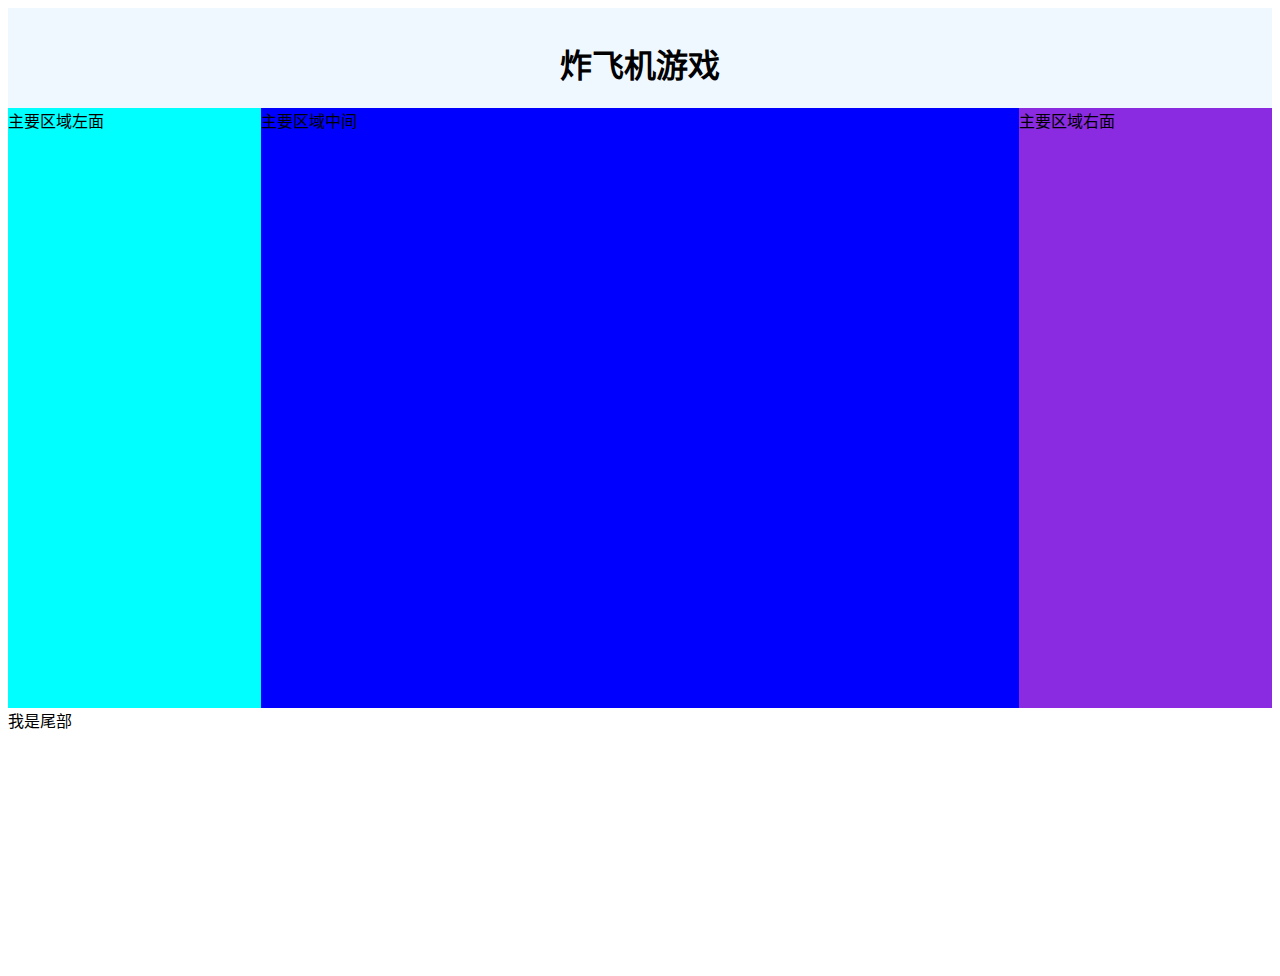
==== html/index.html @ b6251338 "add subfolder and some code" ====
<!DOCTYPE html>
<html lang="zh-cn">
    <head>
        <meta name="viewport" content="width=device-width, initial-scale=1" />  
        <!--[if lt IE 9]>
        　　　　<script src="http://css3-mediaqueries-js.googlecode.com/svn/trunk/css3-mediaqueries.js"></script>
        <![endif]-->

        <script type src="https://code.jquery.com/jquery-3.4.0.js"></script>
        <link rel="stylesheet" href="../css/index.css">
        <style type="text/css">
            h1 {
                text-align: center;
                margin: auto;
                padding-top: 1em;
            }
        </style>
        
        <script type="text/javascript">
            $(function(){
                
            })
        </script>
    </head>
    <body>
        <div id="container">
            <div id="header">
                <h1>炸飞机游戏</h1>
            </div>
            <div id="content">
                <div id="contentLeft">
                    主要区域左面
                </div>
                <div id="contentCenter">
                    主要区域中间
                </div>
                <div id="contentRight">
                    主要区域右面
                </div>
            </div>
            <div id="footer">我是尾部</div>
        </div>
    </body>
</html>
---- css/index.css ----
div {
    border: 1px;
}
#container {
    display: block;
    margin: auto;
    height: 960px;
}
#header {
    background: aliceblue;
    height: 100px;
}
#content {
    background: beige;
    display: inline;
}
#footer {
    background: bisque;
    height: 150px;
}

#contentLeft {
    width: 20%;
    height: 600px;
    background: aqua;
    float: left;
}
#contentCenter {
    width: 60%;
    height: 600px;
    background: blue;
    float: left;
}
#contentRight {
    width: 20%;
    height: 600px;
    background: blueviolet;
    float: left;
}
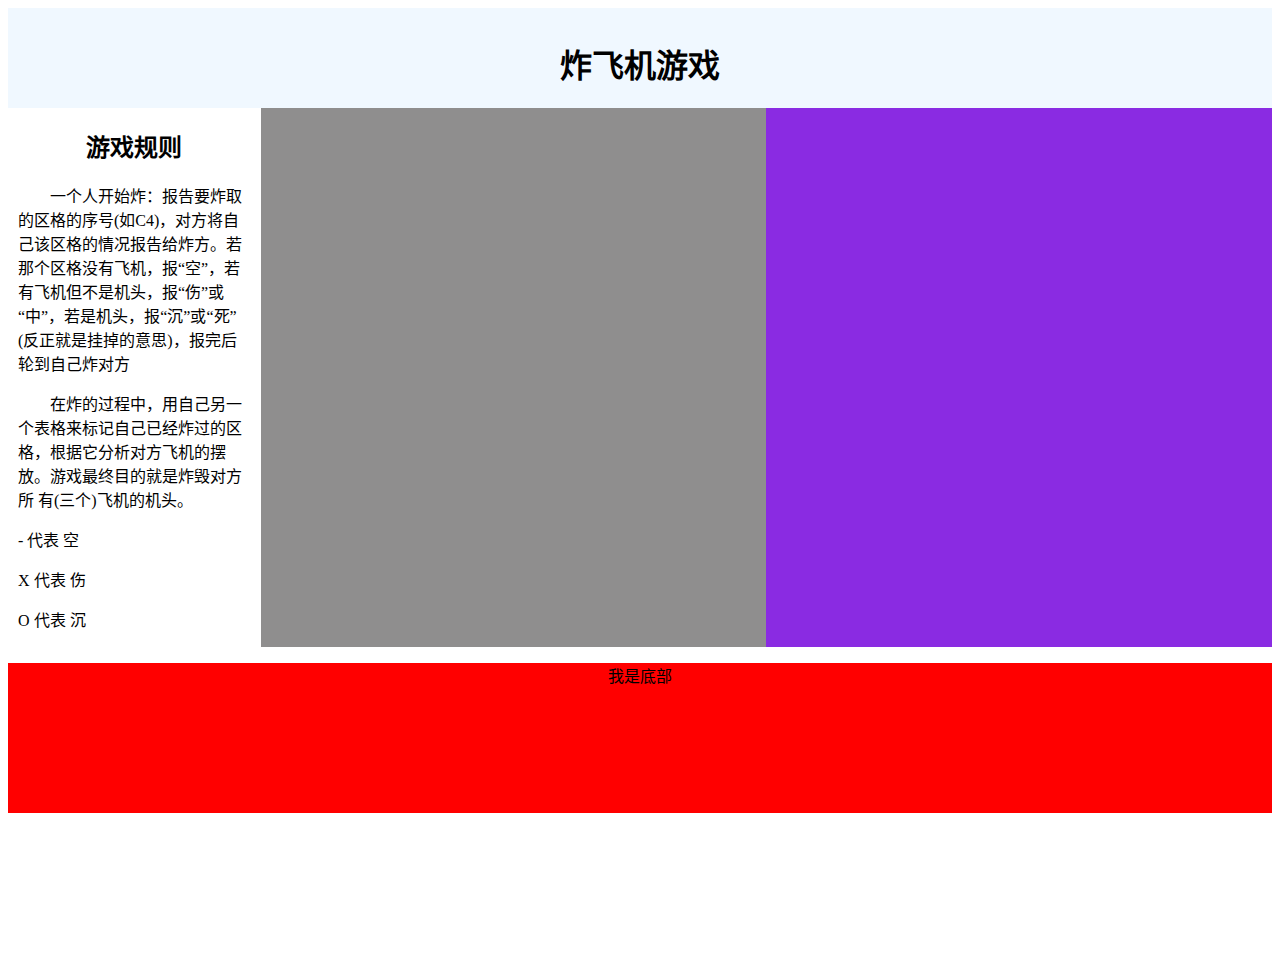
==== commit 1ac89daa: "modified:   css/index.css modified:   html/index.html add some code" ====
--- a/html/index.html
+++ b/html/index.html
@@ -9,16 +9,13 @@
         <script type src="https://code.jquery.com/jquery-3.4.0.js"></script>
         <link rel="stylesheet" href="../css/index.css">
         <style type="text/css">
-            h1 {
-                text-align: center;
-                margin: auto;
-                padding-top: 1em;
-            }
+
         </style>
         
         <script type="text/javascript">
             $(function(){
-                
+                var contentCenterWidth = $("#contentCenter").width(); //计算出游戏区域的宽度
+                $("#contentCenter").attr("style", "height: " + contentCenterWidth + "px");
             })
         </script>
     </head>
@@ -29,16 +26,27 @@
             </div>
             <div id="content">
                 <div id="contentLeft">
-                    主要区域左面
+                    <h2>游戏规则</h2>
+                    <p>&nbsp;&nbsp;&nbsp;&nbsp;&nbsp;&nbsp;&nbsp;&nbsp;一个人开始炸：报告要炸取的区格的序号(如C4)，对方将自己该区格的情况报告给炸方。若那个区格没有飞机，报“空”，若
+                        有飞机但不是机头，报“伤”或“中”，若是机头，报“沉”或“死”(反正就是挂掉的意思)，报完后轮到自己炸对方</p>
+                    <p>&nbsp;&nbsp;&nbsp;&nbsp;&nbsp;&nbsp;&nbsp;&nbsp;在炸的过程中，用自己另一个表格来标记自己已经炸过的区格，根据它分析对方飞机的摆放。游戏最终目的就是炸毁对方所
+                        有(三个)飞机的机头。</p>
+                    <p>- 代表 空</p>
+                    <p>X 代表 伤</p>
+                    <p>O 代表 沉</p>
                 </div>
                 <div id="contentCenter">
-                    主要区域中间
+                    <table id="mainTable" class="gameTable">
+                        
+                    </table>
                 </div>
                 <div id="contentRight">
-                    主要区域右面
+                    
                 </div>
             </div>
-            <div id="footer">我是尾部</div>
+            <div id="footer">
+                <p style="text-align: center;">我是底部</p>
+            </div>
         </div>
     </body>
 </html>--- a/css/index.css
+++ b/css/index.css
@@ -1,3 +1,11 @@
+h1 {
+    text-align: center;
+    margin: auto;
+    padding-top: 1em;
+}
+h2 {
+    text-align: center;
+}
 div {
     border: 1px;
 }
@@ -12,28 +20,39 @@
 }
 #content {
     background: beige;
-    display: inline;
+    display: inline-table;
+    
 }
 #footer {
-    background: bisque;
+    background: red;
     height: 150px;
+    margin-top: 10px;
 }
-
 #contentLeft {
     width: 20%;
-    height: 600px;
-    background: aqua;
-    float: left;
+    min-height: 600px;
+    background: rgb(255, 255, 255);
+    display: table-cell;
+    overflow: auto;
+}
+#contentLeft p {
+    padding-left: 10px;
+    padding-right: 10px;
 }
 #contentCenter {
-    width: 60%;
-    height: 600px;
-    background: blue;
-    float: left;
+    width: 40%;
+    min-height: 600px;
+    background: rgb(143, 142, 142);
+    display: table-cell;
 }
 #contentRight {
-    width: 20%;
-    height: 600px;
+    width: 40%;
+    min-height: 600px;
     background: blueviolet;
-    float: left;
+    display: table-cell;
 }
+#mainTable {
+    border: 1px;
+    border-collapse: collapse;
+
+}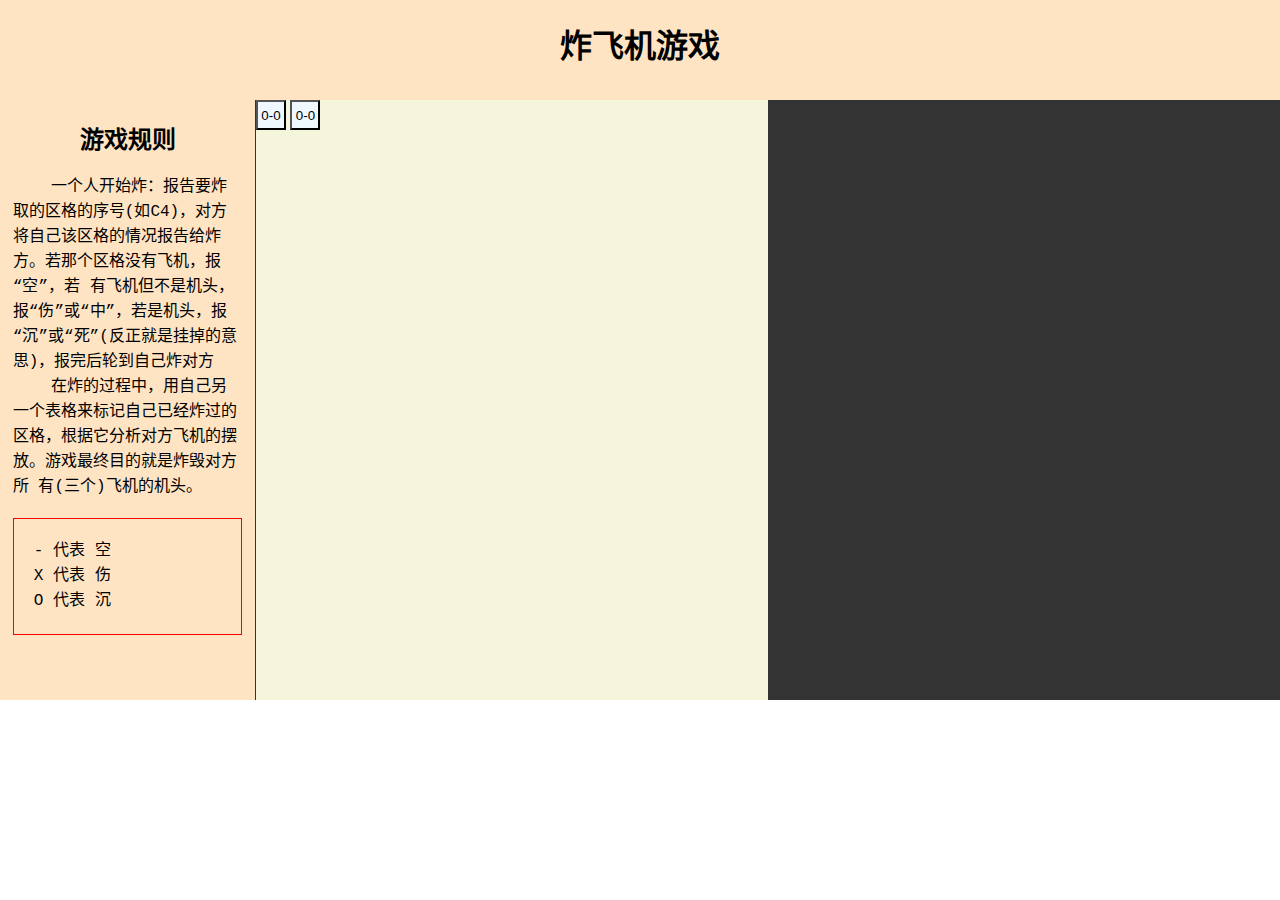
==== commit 703ea1a7: "layout html and some js code" ====
--- a/html/index.html
+++ b/html/index.html
@@ -2,8 +2,9 @@
 <html lang="zh-cn">
     <head>
         <meta name="viewport" content="width=device-width, initial-scale=1" />  
+        <meta charset="utf-8" /> 
         <!--[if lt IE 9]>
-        　　　　<script src="http://css3-mediaqueries-js.googlecode.com/svn/trunk/css3-mediaqueries.js"></script>
+        　　<script src="http://css3-mediaqueries-js.googlecode.com/svn/trunk/css3-mediaqueries.js"></script>
         <![endif]-->
 
         <script type src="https://code.jquery.com/jquery-3.4.0.js"></script>
@@ -14,39 +15,59 @@
         
         <script type="text/javascript">
             $(function(){
-                var contentCenterWidth = $("#contentCenter").width(); //计算出游戏区域的宽度
-                $("#contentCenter").attr("style", "height: " + contentCenterWidth + "px");
-            })
+               var buttonBoxWith = $(".button-box").width();
+               console.log(buttonBoxWith);
+               var buttonCellWith = Math.floor(buttonBoxWith / 11);
+               console.log(buttonCellWith);
+               var buttonCellWithCount = 11;
+               var buttonCellHeightCount = 11;
+               var buttonBoxAllButton;
+               for (let width = 0; width < buttonCellWithCount; width++) {
+                   for (let height = 0; height < buttonCellHeightCount; height++) {
+
+                   }
+               }
+                $(".button-box").append(creatButtonCell(0, 0));
+            });
+            function creatButtonCell(rowIndex, colIndex) {
+                let myButton = $('<button class="button-cell" type="button"> </button>');
+                if (rowIndex == 0) {
+                    myButton.addClass("button-row-" + rowIndex).text(rowIndex + "-" + colIndex);
+                }
+                return myButton;
+            }
         </script>
     </head>
     <body>
-        <div id="container">
-            <div id="header">
-                <h1>炸飞机游戏</h1>
-            </div>
-            <div id="content">
-                <div id="contentLeft">
+    <div class="container">
+        <div class="header">
+            <h1>炸飞机游戏</h1>
+        </div>
+        <div class="content">
+            <div class="content-left">
+                <div class="content-left-box">
                     <h2>游戏规则</h2>
-                    <p>&nbsp;&nbsp;&nbsp;&nbsp;&nbsp;&nbsp;&nbsp;&nbsp;一个人开始炸：报告要炸取的区格的序号(如C4)，对方将自己该区格的情况报告给炸方。若那个区格没有飞机，报“空”，若
+                    <p>&nbsp;&nbsp;&nbsp;&nbsp;一个人开始炸：报告要炸取的区格的序号(如C4)，对方将自己该区格的情况报告给炸方。若那个区格没有飞机，报“空”，若
                         有飞机但不是机头，报“伤”或“中”，若是机头，报“沉”或“死”(反正就是挂掉的意思)，报完后轮到自己炸对方</p>
-                    <p>&nbsp;&nbsp;&nbsp;&nbsp;&nbsp;&nbsp;&nbsp;&nbsp;在炸的过程中，用自己另一个表格来标记自己已经炸过的区格，根据它分析对方飞机的摆放。游戏最终目的就是炸毁对方所
+                    <p>&nbsp;&nbsp;&nbsp;&nbsp;在炸的过程中，用自己另一个表格来标记自己已经炸过的区格，根据它分析对方飞机的摆放。游戏最终目的就是炸毁对方所
                         有(三个)飞机的机头。</p>
-                    <p>- 代表 空</p>
-                    <p>X 代表 伤</p>
-                    <p>O 代表 沉</p>
-                </div>
-                <div id="contentCenter">
-                    <table id="mainTable" class="gameTable">
-                        
-                    </table>
-                </div>
-                <div id="contentRight">
-                    
+                    <br/>
+                    <div class="game-rule">
+                        <p>- 代表 空</p>
+                        <p>X 代表 伤</p>
+                        <p>O 代表 沉</p>
+                    </div>
                 </div>
             </div>
-            <div id="footer">
-                <p style="text-align: center;">我是底部</p>
+            <div class="content-center">
+                <div class="button-box">
+                    <button class="button-cell button-row-0" type="button">0-0</button>
+                </div>
+            </div>
+            <div class="content-right">
+                
             </div>
         </div>
+    </div>
     </body>
 </html>--- a/css/index.css
+++ b/css/index.css
@@ -1,58 +1,70 @@
-h1 {
+* {
+    margin: 0px;
+    padding: 0px;
+}
+body {
+    font-family: 'Franklin Gothic Medium', 'Arial Narrow', Arial, sans-serif;
+    font-size: 16px;
+    font-style: normal;
+    font-weight: 100;
+}
+.container {
+    background: bisque;
+    margin: 0 auto;
+    width: 100%;
+}
+.header {
+    margin: 0 auto;
     text-align: center;
-    margin: auto;
-    padding-top: 1em;
+    height: 60px;
+    padding-top: 20px;
 }
-h2 {
+.header h1 {
+    width: 100%;
+}
+.content {
+    height: 600px;
+    padding-top: 20px;
+}
+.content-left {
+    float: left;
+    width: 20%;
+    height: 100%;
+}
+.content-left .content-left-box {
+    padding-left: 5%;
+    padding-right: 5%;
+    height: 100%;
+    border-right: 1px solid #333;
+}
+.content-left h2 {
+    padding-top: 20px;
+    padding-bottom: 20px;
+    width: 100%;
     text-align: center;
 }
-div {
-    border: 1px;
+.content-left p {
+    font-family: 'Courier New', Courier, monospace;
+    line-height: 25px;
 }
-#container {
-    display: block;
-    margin: auto;
-    height: 960px;
+.content-left .game-rule {
+    border: 1px solid red;
+    padding: 20px;
 }
-#header {
-    background: aliceblue;
-    height: 100px;
+.container .content .content-center {
+    height: 100%;
+    background: beige;
+    float: left;
+    width: 40%;
 }
-#content {
-    background: beige;
-    display: inline-table;
-    
+.container .content .content-right {
+    height: 100%;
+    float: left;
+    width: 40%;
+    background: #333;
 }
-#footer {
-    background: red;
-    height: 150px;
-    margin-top: 10px;
-}
-#contentLeft {
-    width: 20%;
-    min-height: 600px;
-    background: rgb(255, 255, 255);
-    display: table-cell;
-    overflow: auto;
-}
-#contentLeft p {
-    padding-left: 10px;
-    padding-right: 10px;
-}
-#contentCenter {
-    width: 40%;
-    min-height: 600px;
-    background: rgb(143, 142, 142);
-    display: table-cell;
-}
-#contentRight {
-    width: 40%;
-    min-height: 600px;
-    background: blueviolet;
-    display: table-cell;
-}
-#mainTable {
-    border: 1px;
-    border-collapse: collapse;
-
+.content .content-center .button-box .button-cell {
+    width: 30px;
+    height: 30px;
+    background-color: aliceblue;
 }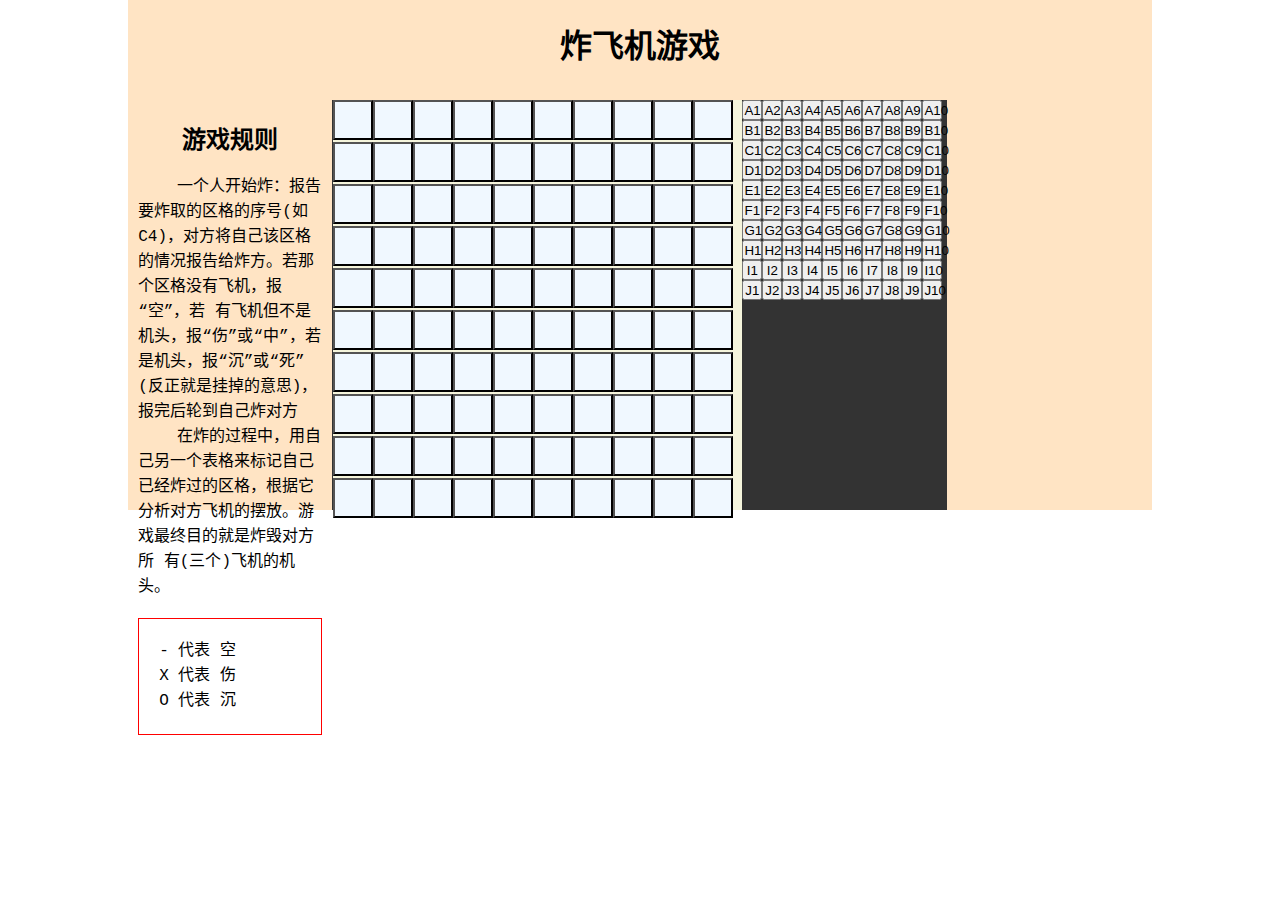
==== commit af1074aa: "generate button as plane container TODO: random generate plane" ====
--- a/html/index.html
+++ b/html/index.html
@@ -1,7 +1,7 @@
 <!DOCTYPE html>
 <html lang="zh-cn">
     <head>
-        <meta name="viewport" content="width=device-width, initial-scale=1" />  
+        <meta name="viewport" content="width=device-width, initial-scale=1, maximum-scale=1.0, minimum-scale=1.0, user-scalable=no" />  
         <meta charset="utf-8" /> 
         <!--[if lt IE 9]>
         　　<script src="http://css3-mediaqueries-js.googlecode.com/svn/trunk/css3-mediaqueries.js"></script>
@@ -16,25 +16,36 @@
         <script type="text/javascript">
             $(function(){
                var buttonBoxWith = $(".button-box").width();
-               console.log(buttonBoxWith);
-               var buttonCellWith = Math.floor(buttonBoxWith / 11);
-               console.log(buttonCellWith);
-               var buttonCellWithCount = 11;
-               var buttonCellHeightCount = 11;
-               var buttonBoxAllButton;
-               for (let width = 0; width < buttonCellWithCount; width++) {
-                   for (let height = 0; height < buttonCellHeightCount; height++) {
-
+               $(".content").attr("style", "height: " + buttonBoxWith.toString() + "px");
+               var buttonCellWith = Math.floor(buttonBoxWith / 10);
+               var buttonCellWithCount = 10;
+               var buttonCellHeightCount = 10;
+               for (let width = 1; width <= buttonCellWithCount; width++) {
+                   for (let height = 1; height <= buttonCellHeightCount; height++) {
+                        $(".button-box").append(creatButtonCell(width, height, buttonCellWith, 0));
+                        $(".button-box2").append(creatButtonCell(width, height, Math.floor(buttonCellWith / 2), 1));
+                        robotGame();
                    }
                }
-                $(".button-box").append(creatButtonCell(0, 0));
             });
-            function creatButtonCell(rowIndex, colIndex) {
+
+            /* 生成button作为飞机的背景方格 */
+            function creatButtonCell(rowIndex, colIndex, buttonCellWith, haveText) {
                 let myButton = $('<button class="button-cell" type="button"> </button>');
-                if (rowIndex == 0) {
-                    myButton.addClass("button-row-" + rowIndex).text(rowIndex + "-" + colIndex);
+                myButton.addClass("button-row-" + rowIndex);
+                myButton.addClass("button-col-" + colIndex);
+                myButton.add("title", rowIndex + "-" + colIndex);
+                myButton.attr("style", "width: " + buttonCellWith.toString() + "px;" + "height: " + buttonCellWith.toString() + "px")
+                if (parseInt(haveText) == 1) {
+                    myButton.html(String.fromCharCode(rowIndex + 64) + "" + colIndex);
                 }
                 return myButton;
+            }
+
+            function robotGame() {
+                //随机生成飞机
+                var randomX = Math.floor(Math.random() * 10) + 1;
+                var randomY = Math.floor(Math.random() * 10) + 1;
             }
         </script>
     </head>
@@ -61,11 +72,13 @@
             </div>
             <div class="content-center">
                 <div class="button-box">
-                    <button class="button-cell button-row-0" type="button">0-0</button>
+                    
                 </div>
             </div>
             <div class="content-right">
-                
+                <div class="button-box2">
+
+                </div>
             </div>
         </div>
     </div>
--- a/css/index.css
+++ b/css/index.css
@@ -11,7 +11,7 @@
 .container {
     background: bisque;
     margin: 0 auto;
-    width: 100%;
+    width: 80%;
 }
 .header {
     margin: 0 auto;
@@ -25,6 +25,7 @@
 .content {
     height: 600px;
     padding-top: 20px;
+    z-index: 1;
 }
 .content-left {
     float: left;
@@ -60,7 +61,7 @@
 .container .content .content-right {
     height: 100%;
     float: left;
-    width: 40%;
+    width: 20%;
     background: #333;
 }
 .content .content-center .button-box .button-cell {
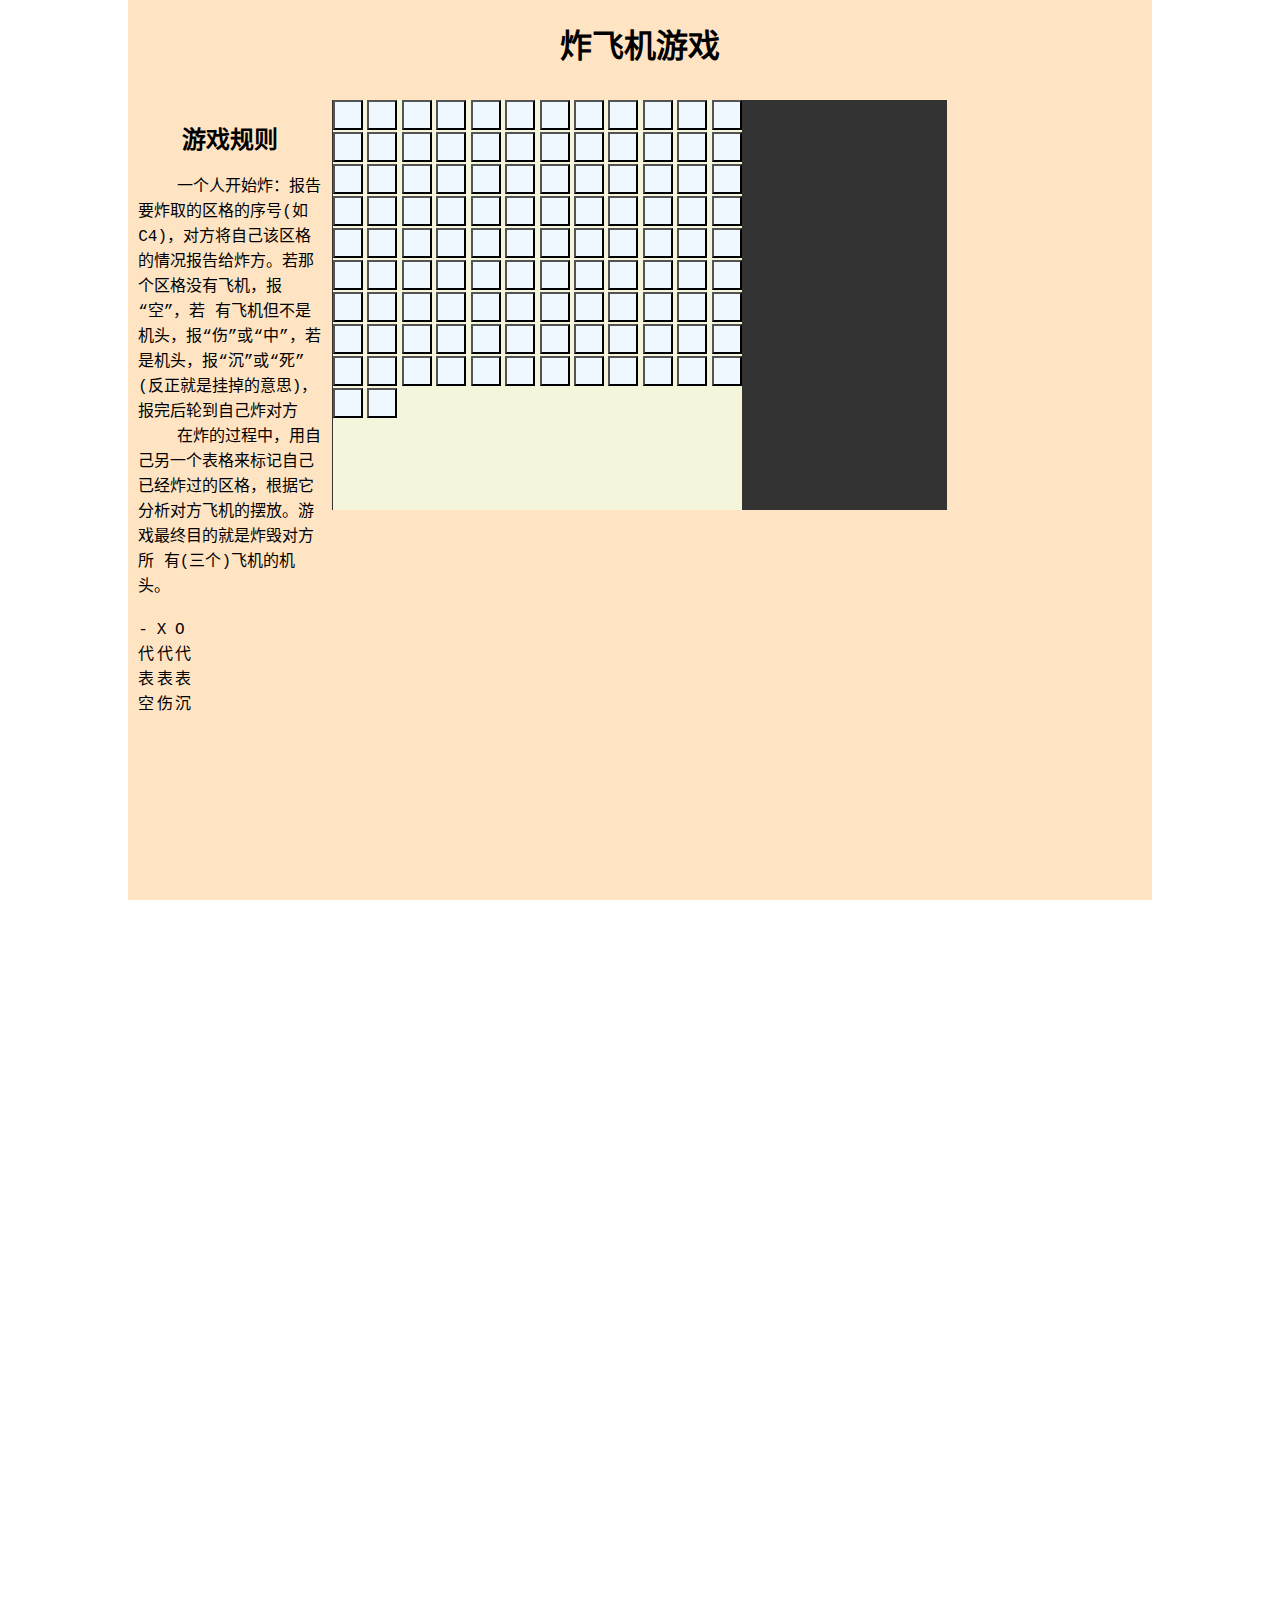
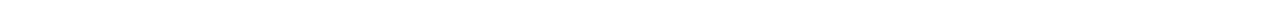
==== commit 4eaad19e: "修改渲染飞机错误的bug" ====
--- a/html/index.html
+++ b/html/index.html
@@ -22,9 +22,9 @@
                var buttonCellHeightCount = 10;
                for (let width = 1; width <= buttonCellWithCount; width++) {
                    for (let height = 1; height <= buttonCellHeightCount; height++) {
-                        $(".button-box").append(creatButtonCell(width, height, buttonCellWith, 0));
-                        $(".button-box2").append(creatButtonCell(width, height, Math.floor(buttonCellWith / 2), 1));
-                        robotGame();
+                        // $(".button-box").append(creatButtonCell(width, height, buttonCellWith, 0));
+                        // $(".button-box2").append(creatButtonCell(width, height, Math.floor(buttonCellWith / 2), 1));
+                        // robotGame();
                    }
                }
             });
@@ -72,7 +72,116 @@
             </div>
             <div class="content-center">
                 <div class="button-box">
-                    
+                    <button class="button-cell button-row-1 button-col-1 button-main" type="button" data-rowindex="1" data-colindex="1" data-rowindex-colindex="1-1" title="A-1"> </button>
+                    <button class="button-cell button-row-1 button-col-1 button-main" type="button" data-rowindex="1" data-colindex="1" data-rowindex-colindex="1-1" title="A-1"> </button>
+                    <button class="button-cell button-row-1 button-col-1 button-main" type="button" data-rowindex="1" data-colindex="1" data-rowindex-colindex="1-1" title="A-1"> </button>
+                    <button class="button-cell button-row-1 button-col-1 button-main" type="button" data-rowindex="1" data-colindex="1" data-rowindex-colindex="1-1" title="A-1"> </button>
+                    <button class="button-cell button-row-1 button-col-1 button-main" type="button" data-rowindex="1" data-colindex="1" data-rowindex-colindex="1-1" title="A-1"> </button>
+                    <button class="button-cell button-row-1 button-col-1 button-main" type="button" data-rowindex="1" data-colindex="1" data-rowindex-colindex="1-1" title="A-1"> </button>
+                    <button class="button-cell button-row-1 button-col-1 button-main" type="button" data-rowindex="1" data-colindex="1" data-rowindex-colindex="1-1" title="A-1"> </button>
+                    <button class="button-cell button-row-1 button-col-1 button-main" type="button" data-rowindex="1" data-colindex="1" data-rowindex-colindex="1-1" title="A-1"> </button>
+                    <button class="button-cell button-row-1 button-col-1 button-main" type="button" data-rowindex="1" data-colindex="1" data-rowindex-colindex="1-1" title="A-1"> </button>
+                    <button class="button-cell button-row-1 button-col-1 button-main" type="button" data-rowindex="1" data-colindex="1" data-rowindex-colindex="1-1" title="A-1"> </button>
+                    <button class="button-cell button-row-1 button-col-1 button-main" type="button" data-rowindex="1" data-colindex="1" data-rowindex-colindex="1-1" title="A-1"> </button>
+                    <button class="button-cell button-row-1 button-col-1 button-main" type="button" data-rowindex="1" data-colindex="1" data-rowindex-colindex="1-1" title="A-1"> </button>
+                    <button class="button-cell button-row-1 button-col-1 button-main" type="button" data-rowindex="1" data-colindex="1" data-rowindex-colindex="1-1" title="A-1"> </button>
+                    <button class="button-cell button-row-1 button-col-1 button-main" type="button" data-rowindex="1" data-colindex="1" data-rowindex-colindex="1-1" title="A-1"> </button>
+                    <button class="button-cell button-row-1 button-col-1 button-main" type="button" data-rowindex="1" data-colindex="1" data-rowindex-colindex="1-1" title="A-1"> </button>
+                    <button class="button-cell button-row-1 button-col-1 button-main" type="button" data-rowindex="1" data-colindex="1" data-rowindex-colindex="1-1" title="A-1"> </button>
+                    <button class="button-cell button-row-1 button-col-1 button-main" type="button" data-rowindex="1" data-colindex="1" data-rowindex-colindex="1-1" title="A-1"> </button>
+                    <button class="button-cell button-row-1 button-col-1 button-main" type="button" data-rowindex="1" data-colindex="1" data-rowindex-colindex="1-1" title="A-1"> </button>
+                    <button class="button-cell button-row-1 button-col-1 button-main" type="button" data-rowindex="1" data-colindex="1" data-rowindex-colindex="1-1" title="A-1"> </button>
+                    <button class="button-cell button-row-1 button-col-1 button-main" type="button" data-rowindex="1" data-colindex="1" data-rowindex-colindex="1-1" title="A-1"> </button>
+                    <button class="button-cell button-row-1 button-col-1 button-main" type="button" data-rowindex="1" data-colindex="1" data-rowindex-colindex="1-1" title="A-1"> </button>
+                    <button class="button-cell button-row-1 button-col-1 button-main" type="button" data-rowindex="1" data-colindex="1" data-rowindex-colindex="1-1" title="A-1"> </button>
+                    <button class="button-cell button-row-1 button-col-1 button-main" type="button" data-rowindex="1" data-colindex="1" data-rowindex-colindex="1-1" title="A-1"> </button>
+                    <button class="button-cell button-row-1 button-col-1 button-main" type="button" data-rowindex="1" data-colindex="1" data-rowindex-colindex="1-1" title="A-1"> </button>
+                    <button class="button-cell button-row-1 button-col-1 button-main" type="button" data-rowindex="1" data-colindex="1" data-rowindex-colindex="1-1" title="A-1"> </button>
+                    <button class="button-cell button-row-1 button-col-1 button-main" type="button" data-rowindex="1" data-colindex="1" data-rowindex-colindex="1-1" title="A-1"> </button>
+                    <button class="button-cell button-row-1 button-col-1 button-main" type="button" data-rowindex="1" data-colindex="1" data-rowindex-colindex="1-1" title="A-1"> </button>
+                    <button class="button-cell button-row-1 button-col-1 button-main" type="button" data-rowindex="1" data-colindex="1" data-rowindex-colindex="1-1" title="A-1"> </button>
+                    <button class="button-cell button-row-1 button-col-1 button-main" type="button" data-rowindex="1" data-colindex="1" data-rowindex-colindex="1-1" title="A-1"> </button>
+                    <button class="button-cell button-row-1 button-col-1 button-main" type="button" data-rowindex="1" data-colindex="1" data-rowindex-colindex="1-1" title="A-1"> </button>
+                    <button class="button-cell button-row-1 button-col-1 button-main" type="button" data-rowindex="1" data-colindex="1" data-rowindex-colindex="1-1" title="A-1"> </button>
+                    <button class="button-cell button-row-1 button-col-1 button-main" type="button" data-rowindex="1" data-colindex="1" data-rowindex-colindex="1-1" title="A-1"> </button>
+                    <button class="button-cell button-row-1 button-col-1 button-main" type="button" data-rowindex="1" data-colindex="1" data-rowindex-colindex="1-1" title="A-1"> </button>
+                    <button class="button-cell button-row-1 button-col-1 button-main" type="button" data-rowindex="1" data-colindex="1" data-rowindex-colindex="1-1" title="A-1"> </button>
+                    <button class="button-cell button-row-1 button-col-1 button-main" type="button" data-rowindex="1" data-colindex="1" data-rowindex-colindex="1-1" title="A-1"> </button>
+                    <button class="button-cell button-row-1 button-col-1 button-main" type="button" data-rowindex="1" data-colindex="1" data-rowindex-colindex="1-1" title="A-1"> </button>
+                    <button class="button-cell button-row-1 button-col-1 button-main" type="button" data-rowindex="1" data-colindex="1" data-rowindex-colindex="1-1" title="A-1"> </button>
+                    <button class="button-cell button-row-1 button-col-1 button-main" type="button" data-rowindex="1" data-colindex="1" data-rowindex-colindex="1-1" title="A-1"> </button>
+                    <button class="button-cell button-row-1 button-col-1 button-main" type="button" data-rowindex="1" data-colindex="1" data-rowindex-colindex="1-1" title="A-1"> </button>
+                    <button class="button-cell button-row-1 button-col-1 button-main" type="button" data-rowindex="1" data-colindex="1" data-rowindex-colindex="1-1" title="A-1"> </button>
+                    <button class="button-cell button-row-1 button-col-1 button-main" type="button" data-rowindex="1" data-colindex="1" data-rowindex-colindex="1-1" title="A-1"> </button>
+                    <button class="button-cell button-row-1 button-col-1 button-main" type="button" data-rowindex="1" data-colindex="1" data-rowindex-colindex="1-1" title="A-1"> </button>
+                    <button class="button-cell button-row-1 button-col-1 button-main" type="button" data-rowindex="1" data-colindex="1" data-rowindex-colindex="1-1" title="A-1"> </button>
+                    <button class="button-cell button-row-1 button-col-1 button-main" type="button" data-rowindex="1" data-colindex="1" data-rowindex-colindex="1-1" title="A-1"> </button>
+                    <button class="button-cell button-row-1 button-col-1 button-main" type="button" data-rowindex="1" data-colindex="1" data-rowindex-colindex="1-1" title="A-1"> </button>
+                    <button class="button-cell button-row-1 button-col-1 button-main" type="button" data-rowindex="1" data-colindex="1" data-rowindex-colindex="1-1" title="A-1"> </button>
+                    <button class="button-cell button-row-1 button-col-1 button-main" type="button" data-rowindex="1" data-colindex="1" data-rowindex-colindex="1-1" title="A-1"> </button>
+                    <button class="button-cell button-row-1 button-col-1 button-main" type="button" data-rowindex="1" data-colindex="1" data-rowindex-colindex="1-1" title="A-1"> </button>
+                    <button class="button-cell button-row-1 button-col-1 button-main" type="button" data-rowindex="1" data-colindex="1" data-rowindex-colindex="1-1" title="A-1"> </button>
+                    <button class="button-cell button-row-1 button-col-1 button-main" type="button" data-rowindex="1" data-colindex="1" data-rowindex-colindex="1-1" title="A-1"> </button>
+                    <button class="button-cell button-row-1 button-col-1 button-main" type="button" data-rowindex="1" data-colindex="1" data-rowindex-colindex="1-1" title="A-1"> </button>
+                    <button class="button-cell button-row-1 button-col-1 button-main" type="button" data-rowindex="1" data-colindex="1" data-rowindex-colindex="1-1" title="A-1"> </button>
+                    <button class="button-cell button-row-1 button-col-1 button-main" type="button" data-rowindex="1" data-colindex="1" data-rowindex-colindex="1-1" title="A-1"> </button>
+                    <button class="button-cell button-row-1 button-col-1 button-main" type="button" data-rowindex="1" data-colindex="1" data-rowindex-colindex="1-1" title="A-1"> </button>
+                    <button class="button-cell button-row-1 button-col-1 button-main" type="button" data-rowindex="1" data-colindex="1" data-rowindex-colindex="1-1" title="A-1"> </button>
+                    <button class="button-cell button-row-1 button-col-1 button-main" type="button" data-rowindex="1" data-colindex="1" data-rowindex-colindex="1-1" title="A-1"> </button>
+                    <button class="button-cell button-row-1 button-col-1 button-main" type="button" data-rowindex="1" data-colindex="1" data-rowindex-colindex="1-1" title="A-1"> </button>
+                    <button class="button-cell button-row-1 button-col-1 button-main" type="button" data-rowindex="1" data-colindex="1" data-rowindex-colindex="1-1" title="A-1"> </button>
+                    <button class="button-cell button-row-1 button-col-1 button-main" type="button" data-rowindex="1" data-colindex="1" data-rowindex-colindex="1-1" title="A-1"> </button>
+                    <button class="button-cell button-row-1 button-col-1 button-main" type="button" data-rowindex="1" data-colindex="1" data-rowindex-colindex="1-1" title="A-1"> </button>
+                    <button class="button-cell button-row-1 button-col-1 button-main" type="button" data-rowindex="1" data-colindex="1" data-rowindex-colindex="1-1" title="A-1"> </button>
+                    <button class="button-cell button-row-1 button-col-1 button-main" type="button" data-rowindex="1" data-colindex="1" data-rowindex-colindex="1-1" title="A-1"> </button>
+                    <button class="button-cell button-row-1 button-col-1 button-main" type="button" data-rowindex="1" data-colindex="1" data-rowindex-colindex="1-1" title="A-1"> </button>
+                    <button class="button-cell button-row-1 button-col-1 button-main" type="button" data-rowindex="1" data-colindex="1" data-rowindex-colindex="1-1" title="A-1"> </button>
+                    <button class="button-cell button-row-1 button-col-1 button-main" type="button" data-rowindex="1" data-colindex="1" data-rowindex-colindex="1-1" title="A-1"> </button>
+                    <button class="button-cell button-row-1 button-col-1 button-main" type="button" data-rowindex="1" data-colindex="1" data-rowindex-colindex="1-1" title="A-1"> </button>
+                    <button class="button-cell button-row-1 button-col-1 button-main" type="button" data-rowindex="1" data-colindex="1" data-rowindex-colindex="1-1" title="A-1"> </button>
+                    <button class="button-cell button-row-1 button-col-1 button-main" type="button" data-rowindex="1" data-colindex="1" data-rowindex-colindex="1-1" title="A-1"> </button>
+                    <button class="button-cell button-row-1 button-col-1 button-main" type="button" data-rowindex="1" data-colindex="1" data-rowindex-colindex="1-1" title="A-1"> </button>
+                    <button class="button-cell button-row-1 button-col-1 button-main" type="button" data-rowindex="1" data-colindex="1" data-rowindex-colindex="1-1" title="A-1"> </button>
+                    <button class="button-cell button-row-1 button-col-1 button-main" type="button" data-rowindex="1" data-colindex="1" data-rowindex-colindex="1-1" title="A-1"> </button>
+                    <button class="button-cell button-row-1 button-col-1 button-main" type="button" data-rowindex="1" data-colindex="1" data-rowindex-colindex="1-1" title="A-1"> </button>
+                    <button class="button-cell button-row-1 button-col-1 button-main" type="button" data-rowindex="1" data-colindex="1" data-rowindex-colindex="1-1" title="A-1"> </button>
+                    <button class="button-cell button-row-1 button-col-1 button-main" type="button" data-rowindex="1" data-colindex="1" data-rowindex-colindex="1-1" title="A-1"> </button>
+                    <button class="button-cell button-row-1 button-col-1 button-main" type="button" data-rowindex="1" data-colindex="1" data-rowindex-colindex="1-1" title="A-1"> </button>
+                    <button class="button-cell button-row-1 button-col-1 button-main" type="button" data-rowindex="1" data-colindex="1" data-rowindex-colindex="1-1" title="A-1"> </button>
+                    <button class="button-cell button-row-1 button-col-1 button-main" type="button" data-rowindex="1" data-colindex="1" data-rowindex-colindex="1-1" title="A-1"> </button>
+                    <button class="button-cell button-row-1 button-col-1 button-main" type="button" data-rowindex="1" data-colindex="1" data-rowindex-colindex="1-1" title="A-1"> </button>
+                    <button class="button-cell button-row-1 button-col-1 button-main" type="button" data-rowindex="1" data-colindex="1" data-rowindex-colindex="1-1" title="A-1"> </button>
+                    <button class="button-cell button-row-1 button-col-1 button-main" type="button" data-rowindex="1" data-colindex="1" data-rowindex-colindex="1-1" title="A-1"> </button>
+                    <button class="button-cell button-row-1 button-col-1 button-main" type="button" data-rowindex="1" data-colindex="1" data-rowindex-colindex="1-1" title="A-1"> </button>
+                    <button class="button-cell button-row-1 button-col-1 button-main" type="button" data-rowindex="1" data-colindex="1" data-rowindex-colindex="1-1" title="A-1"> </button>
+                    <button class="button-cell button-row-1 button-col-1 button-main" type="button" data-rowindex="1" data-colindex="1" data-rowindex-colindex="1-1" title="A-1"> </button>
+                    <button class="button-cell button-row-1 button-col-1 button-main" type="button" data-rowindex="1" data-colindex="1" data-rowindex-colindex="1-1" title="A-1"> </button>
+                    <button class="button-cell button-row-1 button-col-1 button-main" type="button" data-rowindex="1" data-colindex="1" data-rowindex-colindex="1-1" title="A-1"> </button>
+                    <button class="button-cell button-row-1 button-col-1 button-main" type="button" data-rowindex="1" data-colindex="1" data-rowindex-colindex="1-1" title="A-1"> </button>
+                    <button class="button-cell button-row-1 button-col-1 button-main" type="button" data-rowindex="1" data-colindex="1" data-rowindex-colindex="1-1" title="A-1"> </button>
+                    <button class="button-cell button-row-1 button-col-1 button-main" type="button" data-rowindex="1" data-colindex="1" data-rowindex-colindex="1-1" title="A-1"> </button>
+                    <button class="button-cell button-row-1 button-col-1 button-main" type="button" data-rowindex="1" data-colindex="1" data-rowindex-colindex="1-1" title="A-1"> </button>
+                    <button class="button-cell button-row-1 button-col-1 button-main" type="button" data-rowindex="1" data-colindex="1" data-rowindex-colindex="1-1" title="A-1"> </button>
+                    <button class="button-cell button-row-1 button-col-1 button-main" type="button" data-rowindex="1" data-colindex="1" data-rowindex-colindex="1-1" title="A-1"> </button>
+                    <button class="button-cell button-row-1 button-col-1 button-main" type="button" data-rowindex="1" data-colindex="1" data-rowindex-colindex="1-1" title="A-1"> </button>
+                    <button class="button-cell button-row-1 button-col-1 button-main" type="button" data-rowindex="1" data-colindex="1" data-rowindex-colindex="1-1" title="A-1"> </button>
+                    <button class="button-cell button-row-1 button-col-1 button-main" type="button" data-rowindex="1" data-colindex="1" data-rowindex-colindex="1-1" title="A-1"> </button>
+                    <button class="button-cell button-row-1 button-col-1 button-main" type="button" data-rowindex="1" data-colindex="1" data-rowindex-colindex="1-1" title="A-1"> </button>
+                    <button class="button-cell button-row-1 button-col-1 button-main" type="button" data-rowindex="1" data-colindex="1" data-rowindex-colindex="1-1" title="A-1"> </button>
+                    <button class="button-cell button-row-1 button-col-1 button-main" type="button" data-rowindex="1" data-colindex="1" data-rowindex-colindex="1-1" title="A-1"> </button>
+                    <button class="button-cell button-row-1 button-col-1 button-main" type="button" data-rowindex="1" data-colindex="1" data-rowindex-colindex="1-1" title="A-1"> </button>
+                    <button class="button-cell button-row-1 button-col-1 button-main" type="button" data-rowindex="1" data-colindex="1" data-rowindex-colindex="1-1" title="A-1"> </button>
+                    <button class="button-cell button-row-1 button-col-1 button-main" type="button" data-rowindex="1" data-colindex="1" data-rowindex-colindex="1-1" title="A-1"> </button>
+                    <button class="button-cell button-row-1 button-col-1 button-main" type="button" data-rowindex="1" data-colindex="1" data-rowindex-colindex="1-1" title="A-1"> </button>
+                    <button class="button-cell button-row-1 button-col-1 button-main" type="button" data-rowindex="1" data-colindex="1" data-rowindex-colindex="1-1" title="A-1"> </button>
+                    <button class="button-cell button-row-1 button-col-1 button-main" type="button" data-rowindex="1" data-colindex="1" data-rowindex-colindex="1-1" title="A-1"> </button>
+                    <button class="button-cell button-row-1 button-col-1 button-main" type="button" data-rowindex="1" data-colindex="1" data-rowindex-colindex="1-1" title="A-1"> </button>
+                    <button class="button-cell button-row-1 button-col-1 button-main" type="button" data-rowindex="1" data-colindex="1" data-rowindex-colindex="1-1" title="A-1"> </button>
+                    <button class="button-cell button-row-1 button-col-1 button-main" type="button" data-rowindex="1" data-colindex="1" data-rowindex-colindex="1-1" title="A-1"> </button>
+                    <button class="button-cell button-row-1 button-col-1 button-main" type="button" data-rowindex="1" data-colindex="1" data-rowindex-colindex="1-1" title="A-1"> </button>
+                    <button class="button-cell button-row-1 button-col-1 button-main" type="button" data-rowindex="1" data-colindex="1" data-rowindex-colindex="1-1" title="A-1"> </button>
+                    <button class="button-cell button-row-1 button-col-1 button-main" type="button" data-rowindex="1" data-colindex="1" data-rowindex-colindex="1-1" title="A-1"> </button>
+                    <button class="button-cell button-row-1 button-col-1 button-main" type="button" data-rowindex="1" data-colindex="1" data-rowindex-colindex="1-1" title="A-1"> </button>
                 </div>
             </div>
             <div class="content-right">
--- a/css/index.css
+++ b/css/index.css
@@ -3,6 +3,7 @@
     padding: 0px;
 }
 body {
+    display: flex;
     font-family: 'Franklin Gothic Medium', 'Arial Narrow', Arial, sans-serif;
     font-size: 16px;
     font-style: normal;
@@ -12,6 +13,10 @@
     background: bisque;
     margin: 0 auto;
     width: 80%;
+    display: flex;
+    flex-direction: column;
+    flex-wrap: nowrap;
+    min-height: 100vh;
 }
 .header {
     margin: 0 auto;
@@ -26,9 +31,12 @@
     height: 600px;
     padding-top: 20px;
     z-index: 1;
+    display: flex;
+    flex-direction: row;
+    flex-wrap: nowrap;
 }
 .content-left {
-    float: left;
+    /* float: left; */
     width: 20%;
     height: 100%;
 }
@@ -49,18 +57,20 @@
     line-height: 25px;
 }
 .content-left .game-rule {
-    border: 1px solid red;
-    padding: 20px;
+    display: grid;
+    grid-template-columns: repeat(10, 1fr);
+    grid-template-rows: repeat(10, 1fr);
+    grid-gap: 1px;
 }
 .container .content .content-center {
     height: 100%;
     background: beige;
-    float: left;
+    /* float: left; */
     width: 40%;
 }
 .container .content .content-right {
     height: 100%;
-    float: left;
+    /* float: left; */
     width: 20%;
     background: #333;
 }
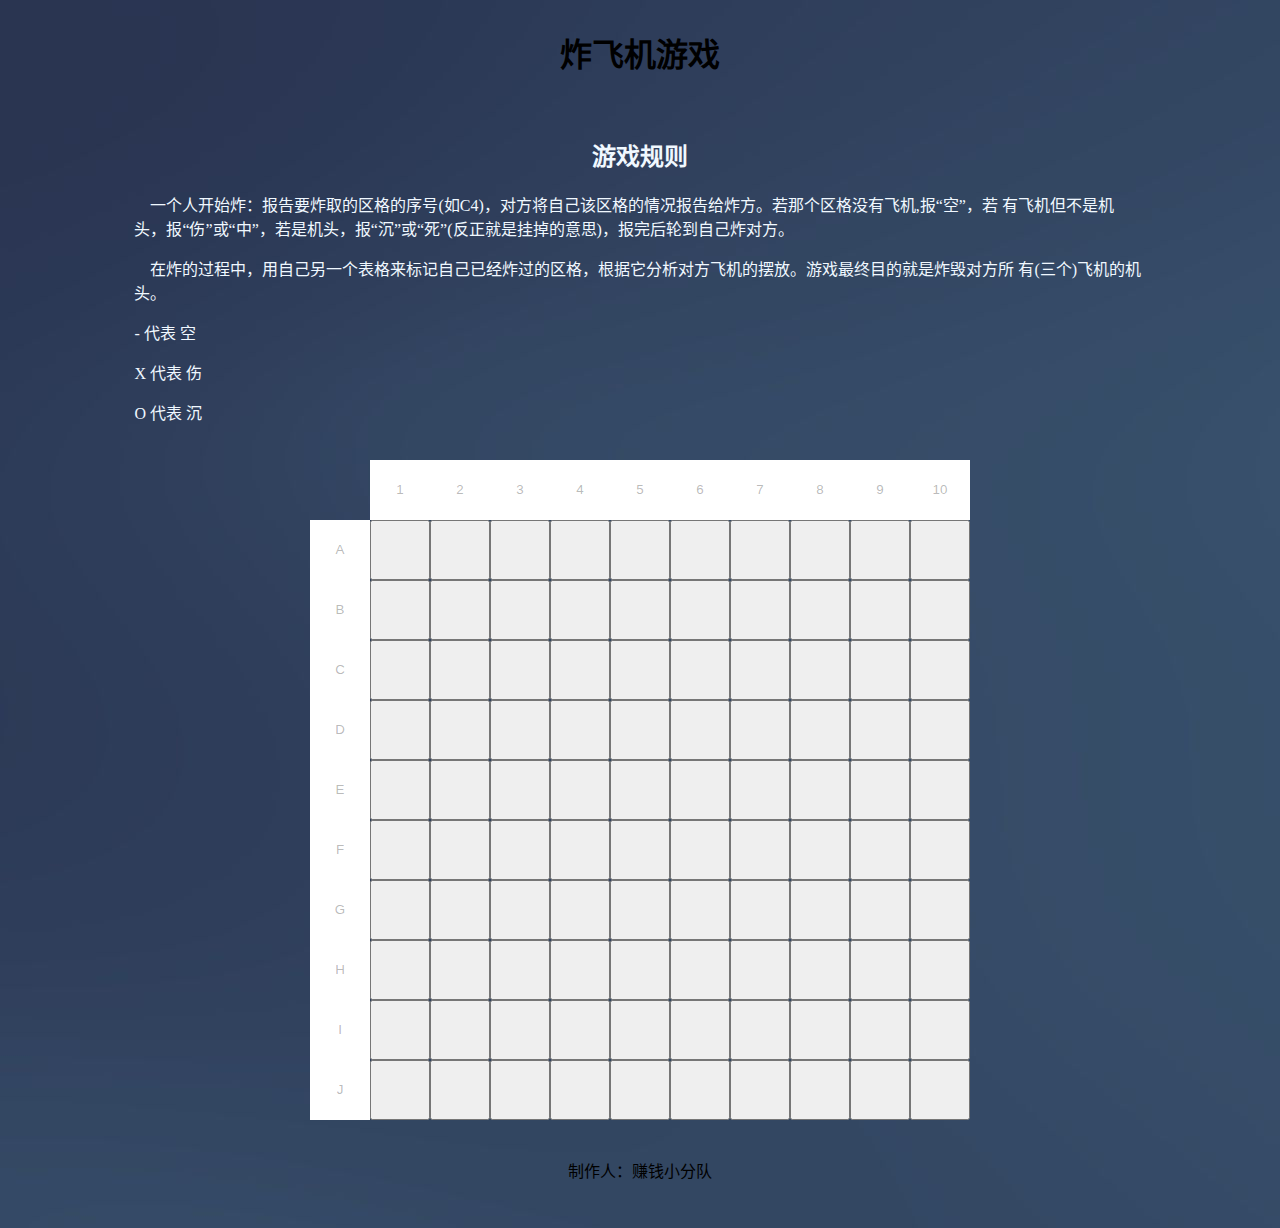
==== commit adddec49: "添加标题" ====
--- a/html/index.html
+++ b/html/index.html
@@ -2,194 +2,71 @@
 <html lang="zh-cn">
     <head>
         <meta name="viewport" content="width=device-width, initial-scale=1, maximum-scale=1.0, minimum-scale=1.0, user-scalable=no" />  
-        <meta charset="utf-8" /> 
+        <meta charset="utf-8" />
+        <title>bomb plane</title>
         <!--[if lt IE 9]>
         　　<script src="http://css3-mediaqueries-js.googlecode.com/svn/trunk/css3-mediaqueries.js"></script>
         <![endif]-->
 
-        <script type src="https://code.jquery.com/jquery-3.4.0.js"></script>
-        <link rel="stylesheet" href="../css/index.css">
+        <script src="https://code.jquery.com/jquery-3.4.0.js"></script>
+        <script src="../js/messagebox.js"></script>
+        <script src="../js/index.js"></script>
+        <link rel="stylesheet" href="../css/flex.css">
         <style type="text/css">
-
         </style>
-        
         <script type="text/javascript">
+            var planeAllMap = new Map();
+            var findPlaneCount = 0; // 每局找到机头的次数
+            var clickCount = 0; // 每局点击的次数
             $(function(){
-               var buttonBoxWith = $(".button-box").width();
-               $(".content").attr("style", "height: " + buttonBoxWith.toString() + "px");
-               var buttonCellWith = Math.floor(buttonBoxWith / 10);
-               var buttonCellWithCount = 10;
-               var buttonCellHeightCount = 10;
-               for (let width = 1; width <= buttonCellWithCount; width++) {
-                   for (let height = 1; height <= buttonCellHeightCount; height++) {
-                        // $(".button-box").append(creatButtonCell(width, height, buttonCellWith, 0));
-                        // $(".button-box2").append(creatButtonCell(width, height, Math.floor(buttonCellWith / 2), 1));
-                        // robotGame();
-                   }
-               }
+                createCheese(".button-box", ".content", 0);
+                createCheese(".button-box2", ".content", 1);
+                robotGame();
+                $(function() {
+                    playGame();
+                })
             });
 
-            /* 生成button作为飞机的背景方格 */
-            function creatButtonCell(rowIndex, colIndex, buttonCellWith, haveText) {
-                let myButton = $('<button class="button-cell" type="button"> </button>');
-                myButton.addClass("button-row-" + rowIndex);
-                myButton.addClass("button-col-" + colIndex);
-                myButton.add("title", rowIndex + "-" + colIndex);
-                myButton.attr("style", "width: " + buttonCellWith.toString() + "px;" + "height: " + buttonCellWith.toString() + "px")
-                if (parseInt(haveText) == 1) {
-                    myButton.html(String.fromCharCode(rowIndex + 64) + "" + colIndex);
-                }
-                return myButton;
-            }
-
-            function robotGame() {
-                //随机生成飞机
-                var randomX = Math.floor(Math.random() * 10) + 1;
-                var randomY = Math.floor(Math.random() * 10) + 1;
+            // 重新开始游戏
+            function restartGame() {
+                resume();
+                planeAllMap.clear();
+                findPlaneCount = 0;
+                clickCount = 0;
+                robotGame();
             }
         </script>
     </head>
     <body>
-    <div class="container">
-        <div class="header">
-            <h1>炸飞机游戏</h1>
-        </div>
-        <div class="content">
-            <div class="content-left">
-                <div class="content-left-box">
-                    <h2>游戏规则</h2>
-                    <p>&nbsp;&nbsp;&nbsp;&nbsp;一个人开始炸：报告要炸取的区格的序号(如C4)，对方将自己该区格的情况报告给炸方。若那个区格没有飞机，报“空”，若
-                        有飞机但不是机头，报“伤”或“中”，若是机头，报“沉”或“死”(反正就是挂掉的意思)，报完后轮到自己炸对方</p>
+        <div class="container">
+            <div class="header">
+                <h1>炸飞机游戏</h1>
+            </div>
+            <div class="menu">
+                <h2>游戏规则</h2>
+                <div class="game-rule">
+                    <p>&nbsp;&nbsp;&nbsp;&nbsp;一个人开始炸：报告要炸取的区格的序号(如C4)，对方将自己该区格的情况报告给炸方。若那个区格没有飞机,报“空”，若
+                            有飞机但不是机头，报“伤”或“中”，若是机头，报“沉”或“死”(反正就是挂掉的意思)，报完后轮到自己炸对方。</p>
                     <p>&nbsp;&nbsp;&nbsp;&nbsp;在炸的过程中，用自己另一个表格来标记自己已经炸过的区格，根据它分析对方飞机的摆放。游戏最终目的就是炸毁对方所
                         有(三个)飞机的机头。</p>
-                    <br/>
-                    <div class="game-rule">
+                    <div class="rule-item">
                         <p>- 代表 空</p>
                         <p>X 代表 伤</p>
                         <p>O 代表 沉</p>
                     </div>
                 </div>
             </div>
-            <div class="content-center">
+            <div class="content">
                 <div class="button-box">
-                    <button class="button-cell button-row-1 button-col-1 button-main" type="button" data-rowindex="1" data-colindex="1" data-rowindex-colindex="1-1" title="A-1"> </button>
-                    <button class="button-cell button-row-1 button-col-1 button-main" type="button" data-rowindex="1" data-colindex="1" data-rowindex-colindex="1-1" title="A-1"> </button>
-                    <button class="button-cell button-row-1 button-col-1 button-main" type="button" data-rowindex="1" data-colindex="1" data-rowindex-colindex="1-1" title="A-1"> </button>
-                    <button class="button-cell button-row-1 button-col-1 button-main" type="button" data-rowindex="1" data-colindex="1" data-rowindex-colindex="1-1" title="A-1"> </button>
-                    <button class="button-cell button-row-1 button-col-1 button-main" type="button" data-rowindex="1" data-colindex="1" data-rowindex-colindex="1-1" title="A-1"> </button>
-                    <button class="button-cell button-row-1 button-col-1 button-main" type="button" data-rowindex="1" data-colindex="1" data-rowindex-colindex="1-1" title="A-1"> </button>
-                    <button class="button-cell button-row-1 button-col-1 button-main" type="button" data-rowindex="1" data-colindex="1" data-rowindex-colindex="1-1" title="A-1"> </button>
-                    <button class="button-cell button-row-1 button-col-1 button-main" type="button" data-rowindex="1" data-colindex="1" data-rowindex-colindex="1-1" title="A-1"> </button>
-                    <button class="button-cell button-row-1 button-col-1 button-main" type="button" data-rowindex="1" data-colindex="1" data-rowindex-colindex="1-1" title="A-1"> </button>
-                    <button class="button-cell button-row-1 button-col-1 button-main" type="button" data-rowindex="1" data-colindex="1" data-rowindex-colindex="1-1" title="A-1"> </button>
-                    <button class="button-cell button-row-1 button-col-1 button-main" type="button" data-rowindex="1" data-colindex="1" data-rowindex-colindex="1-1" title="A-1"> </button>
-                    <button class="button-cell button-row-1 button-col-1 button-main" type="button" data-rowindex="1" data-colindex="1" data-rowindex-colindex="1-1" title="A-1"> </button>
-                    <button class="button-cell button-row-1 button-col-1 button-main" type="button" data-rowindex="1" data-colindex="1" data-rowindex-colindex="1-1" title="A-1"> </button>
-                    <button class="button-cell button-row-1 button-col-1 button-main" type="button" data-rowindex="1" data-colindex="1" data-rowindex-colindex="1-1" title="A-1"> </button>
-                    <button class="button-cell button-row-1 button-col-1 button-main" type="button" data-rowindex="1" data-colindex="1" data-rowindex-colindex="1-1" title="A-1"> </button>
-                    <button class="button-cell button-row-1 button-col-1 button-main" type="button" data-rowindex="1" data-colindex="1" data-rowindex-colindex="1-1" title="A-1"> </button>
-                    <button class="button-cell button-row-1 button-col-1 button-main" type="button" data-rowindex="1" data-colindex="1" data-rowindex-colindex="1-1" title="A-1"> </button>
-                    <button class="button-cell button-row-1 button-col-1 button-main" type="button" data-rowindex="1" data-colindex="1" data-rowindex-colindex="1-1" title="A-1"> </button>
-                    <button class="button-cell button-row-1 button-col-1 button-main" type="button" data-rowindex="1" data-colindex="1" data-rowindex-colindex="1-1" title="A-1"> </button>
-                    <button class="button-cell button-row-1 button-col-1 button-main" type="button" data-rowindex="1" data-colindex="1" data-rowindex-colindex="1-1" title="A-1"> </button>
-                    <button class="button-cell button-row-1 button-col-1 button-main" type="button" data-rowindex="1" data-colindex="1" data-rowindex-colindex="1-1" title="A-1"> </button>
-                    <button class="button-cell button-row-1 button-col-1 button-main" type="button" data-rowindex="1" data-colindex="1" data-rowindex-colindex="1-1" title="A-1"> </button>
-                    <button class="button-cell button-row-1 button-col-1 button-main" type="button" data-rowindex="1" data-colindex="1" data-rowindex-colindex="1-1" title="A-1"> </button>
-                    <button class="button-cell button-row-1 button-col-1 button-main" type="button" data-rowindex="1" data-colindex="1" data-rowindex-colindex="1-1" title="A-1"> </button>
-                    <button class="button-cell button-row-1 button-col-1 button-main" type="button" data-rowindex="1" data-colindex="1" data-rowindex-colindex="1-1" title="A-1"> </button>
-                    <button class="button-cell button-row-1 button-col-1 button-main" type="button" data-rowindex="1" data-colindex="1" data-rowindex-colindex="1-1" title="A-1"> </button>
-                    <button class="button-cell button-row-1 button-col-1 button-main" type="button" data-rowindex="1" data-colindex="1" data-rowindex-colindex="1-1" title="A-1"> </button>
-                    <button class="button-cell button-row-1 button-col-1 button-main" type="button" data-rowindex="1" data-colindex="1" data-rowindex-colindex="1-1" title="A-1"> </button>
-                    <button class="button-cell button-row-1 button-col-1 button-main" type="button" data-rowindex="1" data-colindex="1" data-rowindex-colindex="1-1" title="A-1"> </button>
-                    <button class="button-cell button-row-1 button-col-1 button-main" type="button" data-rowindex="1" data-colindex="1" data-rowindex-colindex="1-1" title="A-1"> </button>
-                    <button class="button-cell button-row-1 button-col-1 button-main" type="button" data-rowindex="1" data-colindex="1" data-rowindex-colindex="1-1" title="A-1"> </button>
-                    <button class="button-cell button-row-1 button-col-1 button-main" type="button" data-rowindex="1" data-colindex="1" data-rowindex-colindex="1-1" title="A-1"> </button>
-                    <button class="button-cell button-row-1 button-col-1 button-main" type="button" data-rowindex="1" data-colindex="1" data-rowindex-colindex="1-1" title="A-1"> </button>
-                    <button class="button-cell button-row-1 button-col-1 button-main" type="button" data-rowindex="1" data-colindex="1" data-rowindex-colindex="1-1" title="A-1"> </button>
-                    <button class="button-cell button-row-1 button-col-1 button-main" type="button" data-rowindex="1" data-colindex="1" data-rowindex-colindex="1-1" title="A-1"> </button>
-                    <button class="button-cell button-row-1 button-col-1 button-main" type="button" data-rowindex="1" data-colindex="1" data-rowindex-colindex="1-1" title="A-1"> </button>
-                    <button class="button-cell button-row-1 button-col-1 button-main" type="button" data-rowindex="1" data-colindex="1" data-rowindex-colindex="1-1" title="A-1"> </button>
-                    <button class="button-cell button-row-1 button-col-1 button-main" type="button" data-rowindex="1" data-colindex="1" data-rowindex-colindex="1-1" title="A-1"> </button>
-                    <button class="button-cell button-row-1 button-col-1 button-main" type="button" data-rowindex="1" data-colindex="1" data-rowindex-colindex="1-1" title="A-1"> </button>
-                    <button class="button-cell button-row-1 button-col-1 button-main" type="button" data-rowindex="1" data-colindex="1" data-rowindex-colindex="1-1" title="A-1"> </button>
-                    <button class="button-cell button-row-1 button-col-1 button-main" type="button" data-rowindex="1" data-colindex="1" data-rowindex-colindex="1-1" title="A-1"> </button>
-                    <button class="button-cell button-row-1 button-col-1 button-main" type="button" data-rowindex="1" data-colindex="1" data-rowindex-colindex="1-1" title="A-1"> </button>
-                    <button class="button-cell button-row-1 button-col-1 button-main" type="button" data-rowindex="1" data-colindex="1" data-rowindex-colindex="1-1" title="A-1"> </button>
-                    <button class="button-cell button-row-1 button-col-1 button-main" type="button" data-rowindex="1" data-colindex="1" data-rowindex-colindex="1-1" title="A-1"> </button>
-                    <button class="button-cell button-row-1 button-col-1 button-main" type="button" data-rowindex="1" data-colindex="1" data-rowindex-colindex="1-1" title="A-1"> </button>
-                    <button class="button-cell button-row-1 button-col-1 button-main" type="button" data-rowindex="1" data-colindex="1" data-rowindex-colindex="1-1" title="A-1"> </button>
-                    <button class="button-cell button-row-1 button-col-1 button-main" type="button" data-rowindex="1" data-colindex="1" data-rowindex-colindex="1-1" title="A-1"> </button>
-                    <button class="button-cell button-row-1 button-col-1 button-main" type="button" data-rowindex="1" data-colindex="1" data-rowindex-colindex="1-1" title="A-1"> </button>
-                    <button class="button-cell button-row-1 button-col-1 button-main" type="button" data-rowindex="1" data-colindex="1" data-rowindex-colindex="1-1" title="A-1"> </button>
-                    <button class="button-cell button-row-1 button-col-1 button-main" type="button" data-rowindex="1" data-colindex="1" data-rowindex-colindex="1-1" title="A-1"> </button>
-                    <button class="button-cell button-row-1 button-col-1 button-main" type="button" data-rowindex="1" data-colindex="1" data-rowindex-colindex="1-1" title="A-1"> </button>
-                    <button class="button-cell button-row-1 button-col-1 button-main" type="button" data-rowindex="1" data-colindex="1" data-rowindex-colindex="1-1" title="A-1"> </button>
-                    <button class="button-cell button-row-1 button-col-1 button-main" type="button" data-rowindex="1" data-colindex="1" data-rowindex-colindex="1-1" title="A-1"> </button>
-                    <button class="button-cell button-row-1 button-col-1 button-main" type="button" data-rowindex="1" data-colindex="1" data-rowindex-colindex="1-1" title="A-1"> </button>
-                    <button class="button-cell button-row-1 button-col-1 button-main" type="button" data-rowindex="1" data-colindex="1" data-rowindex-colindex="1-1" title="A-1"> </button>
-                    <button class="button-cell button-row-1 button-col-1 button-main" type="button" data-rowindex="1" data-colindex="1" data-rowindex-colindex="1-1" title="A-1"> </button>
-                    <button class="button-cell button-row-1 button-col-1 button-main" type="button" data-rowindex="1" data-colindex="1" data-rowindex-colindex="1-1" title="A-1"> </button>
-                    <button class="button-cell button-row-1 button-col-1 button-main" type="button" data-rowindex="1" data-colindex="1" data-rowindex-colindex="1-1" title="A-1"> </button>
-                    <button class="button-cell button-row-1 button-col-1 button-main" type="button" data-rowindex="1" data-colindex="1" data-rowindex-colindex="1-1" title="A-1"> </button>
-                    <button class="button-cell button-row-1 button-col-1 button-main" type="button" data-rowindex="1" data-colindex="1" data-rowindex-colindex="1-1" title="A-1"> </button>
-                    <button class="button-cell button-row-1 button-col-1 button-main" type="button" data-rowindex="1" data-colindex="1" data-rowindex-colindex="1-1" title="A-1"> </button>
-                    <button class="button-cell button-row-1 button-col-1 button-main" type="button" data-rowindex="1" data-colindex="1" data-rowindex-colindex="1-1" title="A-1"> </button>
-                    <button class="button-cell button-row-1 button-col-1 button-main" type="button" data-rowindex="1" data-colindex="1" data-rowindex-colindex="1-1" title="A-1"> </button>
-                    <button class="button-cell button-row-1 button-col-1 button-main" type="button" data-rowindex="1" data-colindex="1" data-rowindex-colindex="1-1" title="A-1"> </button>
-                    <button class="button-cell button-row-1 button-col-1 button-main" type="button" data-rowindex="1" data-colindex="1" data-rowindex-colindex="1-1" title="A-1"> </button>
-                    <button class="button-cell button-row-1 button-col-1 button-main" type="button" data-rowindex="1" data-colindex="1" data-rowindex-colindex="1-1" title="A-1"> </button>
-                    <button class="button-cell button-row-1 button-col-1 button-main" type="button" data-rowindex="1" data-colindex="1" data-rowindex-colindex="1-1" title="A-1"> </button>
-                    <button class="button-cell button-row-1 button-col-1 button-main" type="button" data-rowindex="1" data-colindex="1" data-rowindex-colindex="1-1" title="A-1"> </button>
-                    <button class="button-cell button-row-1 button-col-1 button-main" type="button" data-rowindex="1" data-colindex="1" data-rowindex-colindex="1-1" title="A-1"> </button>
-                    <button class="button-cell button-row-1 button-col-1 button-main" type="button" data-rowindex="1" data-colindex="1" data-rowindex-colindex="1-1" title="A-1"> </button>
-                    <button class="button-cell button-row-1 button-col-1 button-main" type="button" data-rowindex="1" data-colindex="1" data-rowindex-colindex="1-1" title="A-1"> </button>
-                    <button class="button-cell button-row-1 button-col-1 button-main" type="button" data-rowindex="1" data-colindex="1" data-rowindex-colindex="1-1" title="A-1"> </button>
-                    <button class="button-cell button-row-1 button-col-1 button-main" type="button" data-rowindex="1" data-colindex="1" data-rowindex-colindex="1-1" title="A-1"> </button>
-                    <button class="button-cell button-row-1 button-col-1 button-main" type="button" data-rowindex="1" data-colindex="1" data-rowindex-colindex="1-1" title="A-1"> </button>
-                    <button class="button-cell button-row-1 button-col-1 button-main" type="button" data-rowindex="1" data-colindex="1" data-rowindex-colindex="1-1" title="A-1"> </button>
-                    <button class="button-cell button-row-1 button-col-1 button-main" type="button" data-rowindex="1" data-colindex="1" data-rowindex-colindex="1-1" title="A-1"> </button>
-                    <button class="button-cell button-row-1 button-col-1 button-main" type="button" data-rowindex="1" data-colindex="1" data-rowindex-colindex="1-1" title="A-1"> </button>
-                    <button class="button-cell button-row-1 button-col-1 button-main" type="button" data-rowindex="1" data-colindex="1" data-rowindex-colindex="1-1" title="A-1"> </button>
-                    <button class="button-cell button-row-1 button-col-1 button-main" type="button" data-rowindex="1" data-colindex="1" data-rowindex-colindex="1-1" title="A-1"> </button>
-                    <button class="button-cell button-row-1 button-col-1 button-main" type="button" data-rowindex="1" data-colindex="1" data-rowindex-colindex="1-1" title="A-1"> </button>
-                    <button class="button-cell button-row-1 button-col-1 button-main" type="button" data-rowindex="1" data-colindex="1" data-rowindex-colindex="1-1" title="A-1"> </button>
-                    <button class="button-cell button-row-1 button-col-1 button-main" type="button" data-rowindex="1" data-colindex="1" data-rowindex-colindex="1-1" title="A-1"> </button>
-                    <button class="button-cell button-row-1 button-col-1 button-main" type="button" data-rowindex="1" data-colindex="1" data-rowindex-colindex="1-1" title="A-1"> </button>
-                    <button class="button-cell button-row-1 button-col-1 button-main" type="button" data-rowindex="1" data-colindex="1" data-rowindex-colindex="1-1" title="A-1"> </button>
-                    <button class="button-cell button-row-1 button-col-1 button-main" type="button" data-rowindex="1" data-colindex="1" data-rowindex-colindex="1-1" title="A-1"> </button>
-                    <button class="button-cell button-row-1 button-col-1 button-main" type="button" data-rowindex="1" data-colindex="1" data-rowindex-colindex="1-1" title="A-1"> </button>
-                    <button class="button-cell button-row-1 button-col-1 button-main" type="button" data-rowindex="1" data-colindex="1" data-rowindex-colindex="1-1" title="A-1"> </button>
-                    <button class="button-cell button-row-1 button-col-1 button-main" type="button" data-rowindex="1" data-colindex="1" data-rowindex-colindex="1-1" title="A-1"> </button>
-                    <button class="button-cell button-row-1 button-col-1 button-main" type="button" data-rowindex="1" data-colindex="1" data-rowindex-colindex="1-1" title="A-1"> </button>
-                    <button class="button-cell button-row-1 button-col-1 button-main" type="button" data-rowindex="1" data-colindex="1" data-rowindex-colindex="1-1" title="A-1"> </button>
-                    <button class="button-cell button-row-1 button-col-1 button-main" type="button" data-rowindex="1" data-colindex="1" data-rowindex-colindex="1-1" title="A-1"> </button>
-                    <button class="button-cell button-row-1 button-col-1 button-main" type="button" data-rowindex="1" data-colindex="1" data-rowindex-colindex="1-1" title="A-1"> </button>
-                    <button class="button-cell button-row-1 button-col-1 button-main" type="button" data-rowindex="1" data-colindex="1" data-rowindex-colindex="1-1" title="A-1"> </button>
-                    <button class="button-cell button-row-1 button-col-1 button-main" type="button" data-rowindex="1" data-colindex="1" data-rowindex-colindex="1-1" title="A-1"> </button>
-                    <button class="button-cell button-row-1 button-col-1 button-main" type="button" data-rowindex="1" data-colindex="1" data-rowindex-colindex="1-1" title="A-1"> </button>
-                    <button class="button-cell button-row-1 button-col-1 button-main" type="button" data-rowindex="1" data-colindex="1" data-rowindex-colindex="1-1" title="A-1"> </button>
-                    <button class="button-cell button-row-1 button-col-1 button-main" type="button" data-rowindex="1" data-colindex="1" data-rowindex-colindex="1-1" title="A-1"> </button>
-                    <button class="button-cell button-row-1 button-col-1 button-main" type="button" data-rowindex="1" data-colindex="1" data-rowindex-colindex="1-1" title="A-1"> </button>
-                    <button class="button-cell button-row-1 button-col-1 button-main" type="button" data-rowindex="1" data-colindex="1" data-rowindex-colindex="1-1" title="A-1"> </button>
-                    <button class="button-cell button-row-1 button-col-1 button-main" type="button" data-rowindex="1" data-colindex="1" data-rowindex-colindex="1-1" title="A-1"> </button>
-                    <button class="button-cell button-row-1 button-col-1 button-main" type="button" data-rowindex="1" data-colindex="1" data-rowindex-colindex="1-1" title="A-1"> </button>
-                    <button class="button-cell button-row-1 button-col-1 button-main" type="button" data-rowindex="1" data-colindex="1" data-rowindex-colindex="1-1" title="A-1"> </button>
-                    <button class="button-cell button-row-1 button-col-1 button-main" type="button" data-rowindex="1" data-colindex="1" data-rowindex-colindex="1-1" title="A-1"> </button>
-                    <button class="button-cell button-row-1 button-col-1 button-main" type="button" data-rowindex="1" data-colindex="1" data-rowindex-colindex="1-1" title="A-1"> </button>
-                    <button class="button-cell button-row-1 button-col-1 button-main" type="button" data-rowindex="1" data-colindex="1" data-rowindex-colindex="1-1" title="A-1"> </button>
-                    <button class="button-cell button-row-1 button-col-1 button-main" type="button" data-rowindex="1" data-colindex="1" data-rowindex-colindex="1-1" title="A-1"> </button>
-                    <button class="button-cell button-row-1 button-col-1 button-main" type="button" data-rowindex="1" data-colindex="1" data-rowindex-colindex="1-1" title="A-1"> </button>
-                    <button class="button-cell button-row-1 button-col-1 button-main" type="button" data-rowindex="1" data-colindex="1" data-rowindex-colindex="1-1" title="A-1"> </button>
-                    <button class="button-cell button-row-1 button-col-1 button-main" type="button" data-rowindex="1" data-colindex="1" data-rowindex-colindex="1-1" title="A-1"> </button>
-                    <button class="button-cell button-row-1 button-col-1 button-main" type="button" data-rowindex="1" data-colindex="1" data-rowindex-colindex="1-1" title="A-1"> </button>
+
                 </div>
-            </div>
-            <div class="content-right">
-                <div class="button-box2">
+                <div class="button-box2 hd">
 
                 </div>
             </div>
+            <div class="footer">
+                <span>制作人：赚钱小分队</span>
+            </div>
         </div>
-    </div>
     </body>
 </html>--- a/css/flex.css
+++ b/css/flex.css
@@ -0,0 +1,116 @@
+body {
+    background-image: url("../images/background.jpg");
+}
+/* 对所有class为hd的元素隐藏 */
+.hd {
+    display: none; 
+}
+.container {
+    display: flex;
+    flex-flow: column nowrap;
+}
+.header {
+    text-align: center;
+}
+.menu {
+    /* width: 80%; */
+    padding: 20px 10%;
+    text-align: center;
+    align-self: center;
+}
+.menu h2 {
+    text-align: center;
+    color: aliceblue;
+}
+.menu .game-rule {
+    text-align: left;
+    color: aliceblue;
+}
+.menu .rule-item {
+    text-align: left;
+    color: aliceblue;
+}
+.container .content {
+    display: flex;
+    flex-flow: row wrap-reverse;
+    justify-content: center;
+    align-items: center;
+    padding: auto 30px;
+}
+.button-cell .button-span {
+    opacity: 0;
+}
+
+@media screen and (max-width: 1920px) {
+    .content .button-box {
+        margin: auto 10%;
+    }
+    .content .button-box .button-cell{
+        width: 60px;
+        height: 60px;
+        outline: none;
+    }
+    .content .button-box2 .button-cell{
+        width: 35px;
+        height: 35px;
+        background-color: aqua;
+    }
+    .content .button-box .span-cell{
+        background-color: rgb(255, 255, 255);
+        border: 0ch;
+    }
+    .content .button-box2 .span-cell{
+        background-color: rgb(255, 255, 255);
+        border: 0ch;
+    }
+}
+@media screen and (max-width: 960px) {
+    .content .button-box {
+        margin: 10% auto;
+    }
+    .content .button-box .button-cell{
+        width: 40px;
+        height: 40px;
+    }
+    .content .button-box2 .button-cell{
+        width: 30px;
+        height: 30px;
+        background-color: aqua;
+    }
+    .content .button-box .span-cell{
+        background-color: rgb(255, 255, 255);
+        border: 0ch;
+    }
+    .content .button-box2 .span-cell{
+        background-color: rgb(255, 255, 255);
+        border: 0ch;
+    }
+}
+@media screen and (max-width: 640px) {
+    .content .button-box .button-cell{
+        width: 30px;
+        height: 30px;
+    }
+    .content .button-box2 .button-cell{
+        width: 25px;
+        height: 25px;
+        background-color: aqua;
+    }
+    .content .button-box {
+        margin: 10% auto;
+    }
+    .content .button-box .span-cell{
+        background-color: rgb(255, 255, 255);
+        border: 0ch;
+    }
+    .content .button-box2 .span-cell{
+        background-color: rgb(255, 255, 255);
+        border: 0ch;
+    }
+}
+.footer {
+    display: flex;
+    align-items: center;
+    justify-content: center;
+    height: 100px;
+}